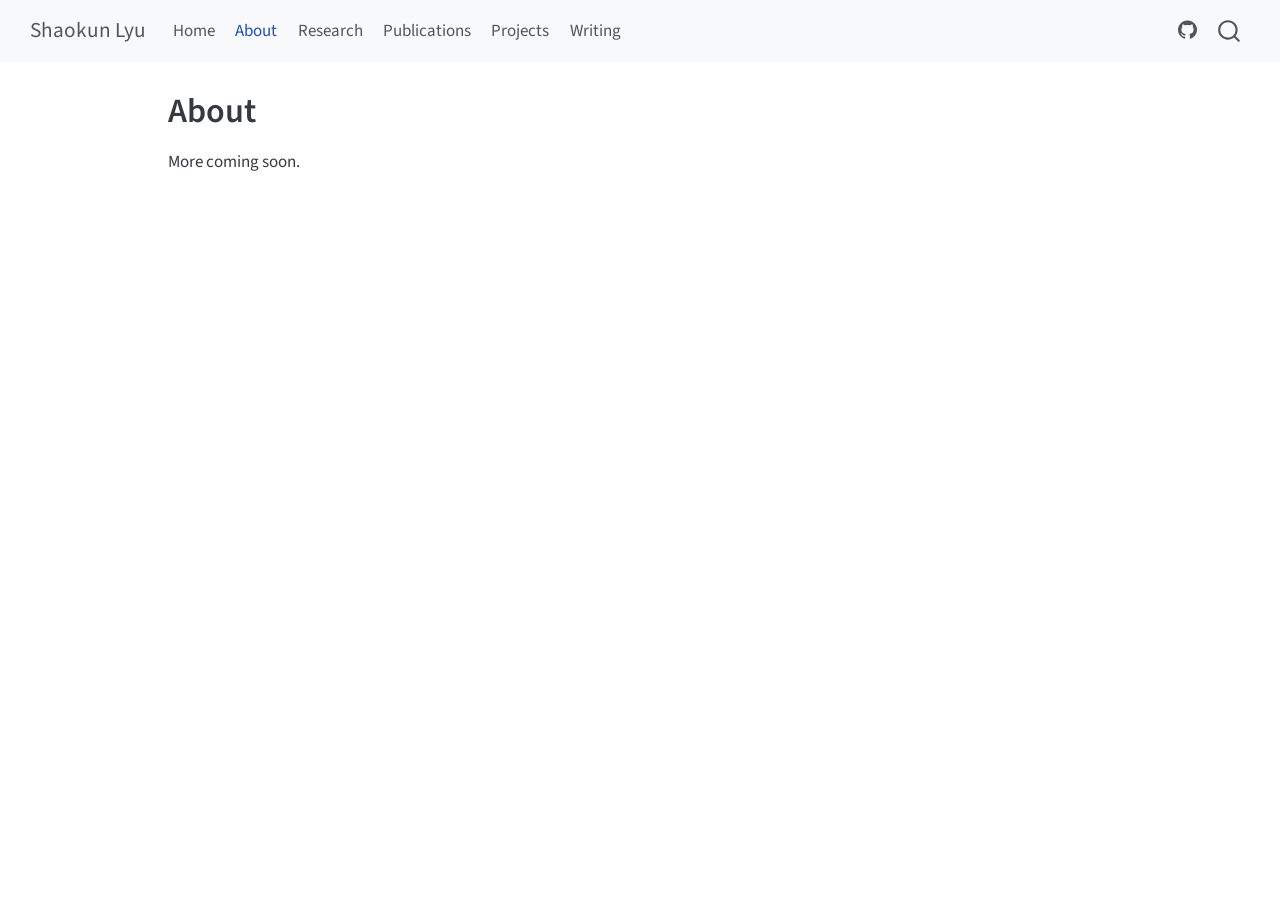
==== docs/about.html @ 02d0eaee "initial personal website initial personal website" ====
<!DOCTYPE html>
<html xmlns="http://www.w3.org/1999/xhtml" lang="en" xml:lang="en"><head>

<meta charset="utf-8">
<meta name="generator" content="quarto-1.10.18">

<meta name="viewport" content="width=device-width, initial-scale=1.0, user-scalable=yes">


<title>About – Shaokun Lyu</title>
<style>
/* Default styles provided by pandoc.
** See https://pandoc.org/MANUAL.html#variables-for-html for config info.
*/
span.smallcaps{font-variant: small-caps;}
div.columns{display: flex; gap: 1.5em;}
div.column{flex: auto;}
@media screen {
div.columns{gap: min(4vw, 1.5em);}
div.column{overflow-x: auto;}
}
div.hanging-indent{margin-left: 1.5em; text-indent: -1.5em;}
ul.task-list{list-style: none;}
ul.task-list li input[type="checkbox"] {
  width: 0.8em;
  margin: 0 0.8em 0.2em -1em; /* quarto-specific, see https://github.com/quarto-dev/quarto-cli/issues/4556 */ 
  vertical-align: middle;
}
</style>


<script src="site_libs/quarto-nav/quarto-nav.js"></script>
<script src="site_libs/quarto-nav/headroom.min.js"></script>
<script src="site_libs/clipboard/clipboard.min.js"></script>
<script src="site_libs/quarto-search/autocomplete.umd.js"></script>
<script src="site_libs/quarto-search/fuse.min.js"></script>
<script src="site_libs/quarto-search/quarto-search.js"></script>
<meta name="quarto:offset" content="./">
<script src="site_libs/quarto-html/quarto.js" type="module"></script>
<script src="site_libs/quarto-html/tabsets/tabsets.js" type="module"></script>
<script src="site_libs/quarto-html/popper.min.js"></script>
<script src="site_libs/quarto-html/tippy.umd.min.js"></script>
<script src="site_libs/quarto-html/anchor.min.js"></script>
<link href="site_libs/quarto-html/tippy.css" rel="stylesheet">
<link href="site_libs/quarto-html/quarto-syntax-highlighting-64a204ab8560d761af7679ceaba22944.css" rel="stylesheet" id="quarto-text-highlighting-styles">
<script src="site_libs/bootstrap/bootstrap.min.js"></script>
<link href="site_libs/bootstrap/bootstrap-icons.css" rel="stylesheet">
<link href="site_libs/bootstrap/bootstrap-172ba59bd5e0b52282274ba0c0cc16fc.min.css" rel="stylesheet" append-hash="true" id="quarto-bootstrap" data-mode="light">
<script id="quarto-search-options" type="application/json">{
  "location": "navbar",
  "copy-button": false,
  "collapse-after": 3,
  "panel-placement": "end",
  "type": "overlay",
  "limit": 50,
  "keyboard-shortcut": [
    "f",
    "/",
    "s"
  ],
  "show-item-context": false,
  "language": {
    "search-no-results-text": "No results",
    "search-matching-documents-text": "matching documents",
    "search-copy-link-title": "Copy link to search",
    "search-hide-matches-text": "Hide additional matches",
    "search-more-match-text": "more match in this document",
    "search-more-matches-text": "more matches in this document",
    "search-clear-button-title": "Clear",
    "search-text-placeholder": "",
    "search-detached-cancel-button-title": "Cancel",
    "search-submit-button-title": "Submit",
    "search-label": "Search"
  }
}</script>


<link rel="stylesheet" href="styles.css">
</head>

<body class="nav-fixed quarto-light">

<div id="quarto-search-results"></div>
  <header id="quarto-header" class="headroom fixed-top">
    <nav class="navbar navbar-expand-lg " data-bs-theme="dark">
      <div class="navbar-container container-fluid">
      <div class="navbar-brand-container mx-auto">
    <a class="navbar-brand" href="./index.html">
    <span class="navbar-title">Shaokun Lyu</span>
    </a>
  </div>
            <div id="quarto-search" class="" title="Search"></div>
          <button class="navbar-toggler" type="button" data-bs-toggle="collapse" data-bs-target="#navbarCollapse" aria-controls="navbarCollapse" role="menu" aria-expanded="false" aria-label="Toggle navigation" onclick="if (window.quartoToggleHeadroom) { window.quartoToggleHeadroom(); }">
  <span class="navbar-toggler-icon"></span>
</button>
          <div class="collapse navbar-collapse" id="navbarCollapse">
            <ul class="navbar-nav navbar-nav-scroll me-auto">
  <li class="nav-item">
    <a class="nav-link" href="./index.html"> 
<span class="menu-text">Home</span></a>
  </li>  
  <li class="nav-item">
    <a class="nav-link active" href="./about.html" aria-current="page"> 
<span class="menu-text">About</span></a>
  </li>  
  <li class="nav-item">
    <a class="nav-link" href="./research.html"> 
<span class="menu-text">Research</span></a>
  </li>  
  <li class="nav-item">
    <a class="nav-link" href="./publications.html"> 
<span class="menu-text">Publications</span></a>
  </li>  
  <li class="nav-item">
    <a class="nav-link" href="./projects.html"> 
<span class="menu-text">Projects</span></a>
  </li>  
  <li class="nav-item">
    <a class="nav-link" href="./writing.html"> 
<span class="menu-text">Writing</span></a>
  </li>  
</ul>
            <ul class="navbar-nav navbar-nav-scroll ms-auto">
  <li class="nav-item compact">
    <a class="nav-link" href="https://github.com/ShaokunLyu"> <i class="bi bi-github" role="img">
</i> 
<span class="menu-text"></span></a>
  </li>  
</ul>
          </div> <!-- /navcollapse -->
            <div class="quarto-navbar-tools">
</div>
      </div> <!-- /container-fluid -->
    </nav>
</header>
<!-- content -->
<div id="quarto-content" class="quarto-container page-columns page-rows-contents page-layout-article page-navbar">
<!-- sidebar -->
<!-- margin-sidebar -->
    <div id="quarto-margin-sidebar" class="sidebar margin-sidebar zindex-bottom">
        
    </div>
<!-- main -->
<main class="content" id="quarto-document-content">

<header id="title-block-header" class="quarto-title-block default">
<div class="quarto-title">
<h1 class="title">About</h1>
</div>



<div class="quarto-title-meta">

    
  
    
  </div>
  


</header>


<p>More coming soon.</p>



</main> <!-- /main -->
<script id="quarto-html-after-body" type="application/javascript">
  window.document.addEventListener("DOMContentLoaded", function (event) {
    const icon = "";
    const anchorJS = new window.AnchorJS();
    anchorJS.options = {
      placement: 'right',
      icon: icon
    };
    anchorJS.add('.anchored');
    const isCodeAnnotation = (el) => {
      for (const clz of el.classList) {
        if (clz.startsWith('code-annotation-')) {                     
          return true;
        }
      }
      return false;
    }
    const onCopySuccess = function(e) {
      // button target
      const button = e.trigger;
      // don't keep focus
      button.blur();
      // flash "checked"
      button.classList.add('code-copy-button-checked');
      var currentTitle = button.getAttribute("title");
      button.setAttribute("title", "Copied!");
      let tooltip;
      if (window.bootstrap) {
        button.setAttribute("data-bs-toggle", "tooltip");
        button.setAttribute("data-bs-placement", "left");
        button.setAttribute("data-bs-title", "Copied!");
        tooltip = new bootstrap.Tooltip(button, 
          { trigger: "manual", 
            customClass: "code-copy-button-tooltip",
            offset: [0, -8]});
        tooltip.show();    
      }
      setTimeout(function() {
        if (tooltip) {
          tooltip.hide();
          button.removeAttribute("data-bs-title");
          button.removeAttribute("data-bs-toggle");
          button.removeAttribute("data-bs-placement");
        }
        button.setAttribute("title", currentTitle);
        button.classList.remove('code-copy-button-checked');
      }, 1000);
      // clear code selection
      e.clearSelection();
    }
    const getTextToCopy = function(trigger) {
      const outerScaffold = trigger.parentElement.cloneNode(true);
      const codeEl = outerScaffold.querySelector('code');
      for (const childEl of codeEl.children) {
        if (isCodeAnnotation(childEl)) {
          childEl.remove();
        }
      }
      return codeEl.innerText;
    }
    const clipboard = new window.ClipboardJS('.code-copy-button:not([data-in-quarto-modal])', {
      text: getTextToCopy
    });
    clipboard.on('success', onCopySuccess);
    if (window.document.getElementById('quarto-embedded-source-code-modal')) {
      const clipboardModal = new window.ClipboardJS('.code-copy-button[data-in-quarto-modal]', {
        text: getTextToCopy,
        container: window.document.getElementById('quarto-embedded-source-code-modal')
      });
      clipboardModal.on('success', onCopySuccess);
    }
      var localhostRegex = new RegExp(/^(?:http|https):\/\/localhost\:?[0-9]*\//);
      var mailtoRegex = new RegExp(/^mailto:/);
        var filterRegex = new RegExp('/' + window.location.host + '/');
      var isInternal = (href) => {
          return filterRegex.test(href) || localhostRegex.test(href) || mailtoRegex.test(href);
      }
      // Inspect non-navigation links and adorn them if external
     var links = window.document.querySelectorAll('a[href]:not(.nav-link):not(.navbar-brand):not(.toc-action):not(.sidebar-link):not(.sidebar-item-toggle):not(.pagination-link):not(.no-external):not([aria-hidden]):not(.dropdown-item):not(.quarto-navigation-tool):not(.about-link)');
      for (var i=0; i<links.length; i++) {
        const link = links[i];
        if (!isInternal(link.href)) {
          // undo the damage that might have been done by quarto-nav.js in the case of
          // links that we want to consider external
          if (link.dataset.originalHref !== undefined) {
            link.href = link.dataset.originalHref;
          }
        }
      }
    function tippyHover(el, contentFn, onTriggerFn, onUntriggerFn) {
      const config = {
        allowHTML: true,
        maxWidth: 500,
        delay: 100,
        arrow: false,
        appendTo: function(el) {
            return el.parentElement;
        },
        interactive: true,
        interactiveBorder: 10,
        theme: 'quarto',
        placement: 'bottom-start',
      };
      if (contentFn) {
        config.content = contentFn;
      }
      if (onTriggerFn) {
        config.onTrigger = onTriggerFn;
      }
      if (onUntriggerFn) {
        config.onUntrigger = onUntriggerFn;
      }
      window.tippy(el, config); 
    }
    const noterefs = window.document.querySelectorAll('a[role="doc-noteref"]');
    for (var i=0; i<noterefs.length; i++) {
      const ref = noterefs[i];
      tippyHover(ref, function() {
        // use id or data attribute instead here
        let href = ref.getAttribute('data-footnote-href') || ref.getAttribute('href');
        try { href = new URL(href).hash; } catch {}
        const id = href.replace(/^#\/?/, "");
        const note = window.document.getElementById(id);
        if (note) {
          return note.innerHTML;
        } else {
          return "";
        }
      });
    }
    const xrefs = window.document.querySelectorAll('a.quarto-xref');
    const processXRef = (id, note) => {
      // Strip column container classes
      const stripColumnClz = (el) => {
        el.classList.remove("page-full", "page-columns");
        if (el.children) {
          for (const child of el.children) {
            stripColumnClz(child);
          }
        }
      }
      stripColumnClz(note)
      if (id === null || id.startsWith('sec-')) {
        // Special case sections, only their first couple elements
        const container = document.createElement("div");
        if (note.children && note.children.length > 2) {
          container.appendChild(note.children[0].cloneNode(true));
          for (let i = 1; i < note.children.length; i++) {
            const child = note.children[i];
            if (child.tagName === "P" && child.innerText === "") {
              continue;
            } else {
              container.appendChild(child.cloneNode(true));
              break;
            }
          }
          if (window.Quarto?.typesetMath) {
            window.Quarto.typesetMath(container);
          }
          return container.innerHTML
        } else {
          if (window.Quarto?.typesetMath) {
            window.Quarto.typesetMath(note);
          }
          return note.innerHTML;
        }
      } else {
        // Remove any anchor links if they are present
        const anchorLink = note.querySelector('a.anchorjs-link');
        if (anchorLink) {
          anchorLink.remove();
        }
        if (window.Quarto?.typesetMath) {
          window.Quarto.typesetMath(note);
        }
        if (note.classList.contains("callout")) {
          return note.outerHTML;
        } else {
          return note.innerHTML;
        }
      }
    }
    for (var i=0; i<xrefs.length; i++) {
      const xref = xrefs[i];
      tippyHover(xref, undefined, function(instance) {
        instance.disable();
        let url = xref.getAttribute('href');
        let hash = undefined; 
        if (url.startsWith('#')) {
          hash = url;
        } else {
          try { hash = new URL(url).hash; } catch {}
        }
        if (hash) {
          const id = hash.replace(/^#\/?/, "");
          const note = window.document.getElementById(id);
          if (note !== null) {
            try {
              const html = processXRef(id, note.cloneNode(true));
              instance.setContent(html);
            } finally {
              instance.enable();
              instance.show();
            }
          } else {
            // See if we can fetch this
            fetch(url.split('#')[0])
            .then(res => res.text())
            .then(html => {
              const parser = new DOMParser();
              const htmlDoc = parser.parseFromString(html, "text/html");
              const note = htmlDoc.getElementById(id);
              if (note !== null) {
                const html = processXRef(id, note);
                instance.setContent(html);
              } 
            }).finally(() => {
              instance.enable();
              instance.show();
            });
          }
        } else {
          // See if we can fetch a full url (with no hash to target)
          // This is a special case and we should probably do some content thinning / targeting
          fetch(url)
          .then(res => res.text())
          .then(html => {
            const parser = new DOMParser();
            const htmlDoc = parser.parseFromString(html, "text/html");
            const note = htmlDoc.querySelector('main.content');
            if (note !== null) {
              // This should only happen for chapter cross references
              // (since there is no id in the URL)
              // remove the first header
              if (note.children.length > 0 && note.children[0].tagName === "HEADER") {
                note.children[0].remove();
              }
              const html = processXRef(null, note);
              instance.setContent(html);
            } 
          }).finally(() => {
            instance.enable();
            instance.show();
          });
        }
      }, function(instance) {
      });
    }
        let selectedAnnoteEl;
        const selectorForAnnotation = ( cell, annotation) => {
          let cellAttr = 'data-code-cell="' + cell + '"';
          let lineAttr = 'data-code-annotation="' +  annotation + '"';
          const selector = 'span[' + cellAttr + '][' + lineAttr + ']';
          return selector;
        }
        const selectCodeLines = (annoteEl) => {
          const doc = window.document;
          const targetCell = annoteEl.getAttribute("data-target-cell");
          const targetAnnotation = annoteEl.getAttribute("data-target-annotation");
          const annoteSpan = window.document.querySelector(selectorForAnnotation(targetCell, targetAnnotation));
          const lines = annoteSpan.getAttribute("data-code-lines").split(",");
          const lineIds = lines.map((line) => {
            return targetCell + "-" + line;
          })
          let top = null;
          let height = null;
          let parent = null;
          if (lineIds.length > 0) {
              //compute the position of the single el (top and bottom and make a div)
              const el = window.document.getElementById(lineIds[0]);
              top = el.offsetTop;
              height = el.offsetHeight;
              parent = el.parentElement.parentElement;
            if (lineIds.length > 1) {
              const lastEl = window.document.getElementById(lineIds[lineIds.length - 1]);
              const bottom = lastEl.offsetTop + lastEl.offsetHeight;
              height = bottom - top;
            }
            if (top !== null && height !== null && parent !== null) {
              // cook up a div (if necessary) and position it 
              let div = window.document.getElementById("code-annotation-line-highlight");
              if (div === null) {
                div = window.document.createElement("div");
                div.setAttribute("id", "code-annotation-line-highlight");
                div.style.position = 'absolute';
                parent.appendChild(div);
              }
              div.style.top = top - 2 + "px";
              div.style.height = height + 4 + "px";
              div.style.left = 0;
              let gutterDiv = window.document.getElementById("code-annotation-line-highlight-gutter");
              if (gutterDiv === null) {
                gutterDiv = window.document.createElement("div");
                gutterDiv.setAttribute("id", "code-annotation-line-highlight-gutter");
                gutterDiv.style.position = 'absolute';
                const codeCell = window.document.getElementById(targetCell);
                const gutter = codeCell.querySelector('.code-annotation-gutter');
                gutter.appendChild(gutterDiv);
              }
              gutterDiv.style.top = top - 2 + "px";
              gutterDiv.style.height = height + 4 + "px";
            }
            selectedAnnoteEl = annoteEl;
          }
        };
        const unselectCodeLines = () => {
          const elementsIds = ["code-annotation-line-highlight", "code-annotation-line-highlight-gutter"];
          elementsIds.forEach((elId) => {
            const div = window.document.getElementById(elId);
            if (div) {
              div.remove();
            }
          });
          selectedAnnoteEl = undefined;
        };
          // Handle positioning of the toggle
      window.addEventListener(
        "resize",
        throttle(() => {
          elRect = undefined;
          if (selectedAnnoteEl) {
            selectCodeLines(selectedAnnoteEl);
          }
        }, 10)
      );
      function throttle(fn, ms) {
      let throttle = false;
      let timer;
        return (...args) => {
          if(!throttle) { // first call gets through
              fn.apply(this, args);
              throttle = true;
          } else { // all the others get throttled
              if(timer) clearTimeout(timer); // cancel #2
              timer = setTimeout(() => {
                fn.apply(this, args);
                timer = throttle = false;
              }, ms);
          }
        };
      }
        // Attach click handler to the DT
        const annoteDls = window.document.querySelectorAll('dt[data-target-cell]');
        for (const annoteDlNode of annoteDls) {
          annoteDlNode.addEventListener('click', (event) => {
            const clickedEl = event.target;
            if (clickedEl !== selectedAnnoteEl) {
              unselectCodeLines();
              const activeEl = window.document.querySelector('dt[data-target-cell].code-annotation-active');
              if (activeEl) {
                activeEl.classList.remove('code-annotation-active');
              }
              selectCodeLines(clickedEl);
              clickedEl.classList.add('code-annotation-active');
            } else {
              // Unselect the line
              unselectCodeLines();
              clickedEl.classList.remove('code-annotation-active');
            }
          });
        }
    const findCites = (el) => {
      const parentEl = el.parentElement;
      if (parentEl) {
        const cites = parentEl.dataset.cites;
        if (cites) {
          return {
            el,
            cites: cites.split(' ')
          };
        } else {
          return findCites(el.parentElement)
        }
      } else {
        return undefined;
      }
    };
    var bibliorefs = window.document.querySelectorAll('a[role="doc-biblioref"]');
    for (var i=0; i<bibliorefs.length; i++) {
      const ref = bibliorefs[i];
      const citeInfo = findCites(ref);
      if (citeInfo) {
        tippyHover(citeInfo.el, function() {
          var popup = window.document.createElement('div');
          citeInfo.cites.forEach(function(cite) {
            var citeDiv = window.document.createElement('div');
            citeDiv.classList.add('hanging-indent');
            citeDiv.classList.add('csl-entry');
            var biblioDiv = window.document.getElementById('ref-' + cite);
            if (biblioDiv) {
              citeDiv.innerHTML = biblioDiv.innerHTML;
            }
            popup.appendChild(citeDiv);
          });
          return popup.innerHTML;
        });
      }
    }
  });
  </script>
</div> <!-- /content -->




</body></html>
---- docs/site_libs/quarto-html/tippy.css ----
.tippy-box[data-animation=fade][data-state=hidden]{opacity:0}[data-tippy-root]{max-width:calc(100vw - 10px)}.tippy-box{position:relative;background-color:#333;color:#fff;border-radius:4px;font-size:14px;line-height:1.4;white-space:normal;outline:0;transition-property:transform,visibility,opacity}.tippy-box[data-placement^=top]>.tippy-arrow{bottom:0}.tippy-box[data-placement^=top]>.tippy-arrow:before{bottom:-7px;left:0;border-width:8px 8px 0;border-top-color:initial;transform-origin:center top}.tippy-box[data-placement^=bottom]>.tippy-arrow{top:0}.tippy-box[data-placement^=bottom]>.tippy-arrow:before{top:-7px;left:0;border-width:0 8px 8px;border-bottom-color:initial;transform-origin:center bottom}.tippy-box[data-placement^=left]>.tippy-arrow{right:0}.tippy-box[data-placement^=left]>.tippy-arrow:before{border-width:8px 0 8px 8px;border-left-color:initial;right:-7px;transform-origin:center left}.tippy-box[data-placement^=right]>.tippy-arrow{left:0}.tippy-box[data-placement^=right]>.tippy-arrow:before{left:-7px;border-width:8px 8px 8px 0;border-right-color:initial;transform-origin:center right}.tippy-box[data-inertia][data-state=visible]{transition-timing-function:cubic-bezier(.54,1.5,.38,1.11)}.tippy-arrow{width:16px;height:16px;color:#333}.tippy-arrow:before{content:"";position:absolute;border-color:transparent;border-style:solid}.tippy-content{position:relative;padding:5px 9px;z-index:1}
---- docs/site_libs/quarto-html/quarto-syntax-highlighting-64a204ab8560d761af7679ceaba22944.css ----
/* quarto syntax highlight colors */
:root {
  --quarto-hl-ot-color: #003B4F;
  --quarto-hl-at-color: #657422;
  --quarto-hl-ss-color: #20794D;
  --quarto-hl-an-color: #5E5E5E;
  --quarto-hl-fu-color: #4758AB;
  --quarto-hl-st-color: #20794D;
  --quarto-hl-cf-color: #003B4F;
  --quarto-hl-op-color: #5E5E5E;
  --quarto-hl-er-color: #AD0000;
  --quarto-hl-bn-color: #AD0000;
  --quarto-hl-al-color: #AD0000;
  --quarto-hl-va-color: #111111;
  --quarto-hl-bu-color: inherit;
  --quarto-hl-ex-color: inherit;
  --quarto-hl-pp-color: #AD0000;
  --quarto-hl-in-color: #5E5E5E;
  --quarto-hl-vs-color: #20794D;
  --quarto-hl-wa-color: #5E5E5E;
  --quarto-hl-do-color: #5E5E5E;
  --quarto-hl-im-color: #00769E;
  --quarto-hl-ch-color: #20794D;
  --quarto-hl-dt-color: #AD0000;
  --quarto-hl-fl-color: #AD0000;
  --quarto-hl-co-color: #5E5E5E;
  --quarto-hl-cv-color: #5E5E5E;
  --quarto-hl-cn-color: #8f5902;
  --quarto-hl-sc-color: #5E5E5E;
  --quarto-hl-dv-color: #AD0000;
  --quarto-hl-kw-color: #003B4F;
}

/* other quarto variables */
:root {
  --quarto-font-monospace: SFMono-Regular, Menlo, Monaco, Consolas, "Liberation Mono", "Courier New", monospace;
}

/* syntax highlight based on Pandoc's rules */
pre > code.sourceCode > span {
  color: #003B4F;
}

code.sourceCode > span {
  color: #003B4F;
}

div.sourceCode,
div.sourceCode pre.sourceCode {
  color: #003B4F;
}

/* Normal */
code span {
  color: #003B4F;
}

/* Alert */
code span.al {
  color: #AD0000;
  font-style: inherit;
}

/* Annotation */
code span.an {
  color: #5E5E5E;
  font-style: inherit;
}

/* Attribute */
code span.at {
  color: #657422;
  font-style: inherit;
}

/* BaseN */
code span.bn {
  color: #AD0000;
  font-style: inherit;
}

/* BuiltIn */
code span.bu {
  font-style: inherit;
}

/* ControlFlow */
code span.cf {
  color: #003B4F;
  font-weight: bold;
  font-style: inherit;
}

/* Char */
code span.ch {
  color: #20794D;
  font-style: inherit;
}

/* Constant */
code span.cn {
  color: #8f5902;
  font-style: inherit;
}

/* Comment */
code span.co {
  color: #5E5E5E;
  font-style: inherit;
}

/* CommentVar */
code span.cv {
  color: #5E5E5E;
  font-style: italic;
}

/* Documentation */
code span.do {
  color: #5E5E5E;
  font-style: italic;
}

/* DataType */
code span.dt {
  color: #AD0000;
  font-style: inherit;
}

/* DecVal */
code span.dv {
  color: #AD0000;
  font-style: inherit;
}

/* Error */
code span.er {
  color: #AD0000;
  font-style: inherit;
}

/* Extension */
code span.ex {
  font-style: inherit;
}

/* Float */
code span.fl {
  color: #AD0000;
  font-style: inherit;
}

/* Function */
code span.fu {
  color: #4758AB;
  font-style: inherit;
}

/* Import */
code span.im {
  color: #00769E;
  font-style: inherit;
}

/* Information */
code span.in {
  color: #5E5E5E;
  font-style: inherit;
}

/* Keyword */
code span.kw {
  color: #003B4F;
  font-weight: bold;
  font-style: inherit;
}

/* Operator */
code span.op {
  color: #5E5E5E;
  font-style: inherit;
}

/* Other */
code span.ot {
  color: #003B4F;
  font-style: inherit;
}

/* Preprocessor */
code span.pp {
  color: #AD0000;
  font-style: inherit;
}

/* SpecialChar */
code span.sc {
  color: #5E5E5E;
  font-style: inherit;
}

/* SpecialString */
code span.ss {
  color: #20794D;
  font-style: inherit;
}

/* String */
code span.st {
  color: #20794D;
  font-style: inherit;
}

/* Variable */
code span.va {
  color: #111111;
  font-style: inherit;
}

/* VerbatimString */
code span.vs {
  color: #20794D;
  font-style: inherit;
}

/* Warning */
code span.wa {
  color: #5E5E5E;
  font-style: italic;
}

.prevent-inlining {
  content: "</";
}

/*# sourceMappingURL=9d8d5bb603a83b8298b89080a598c93b.css.map */
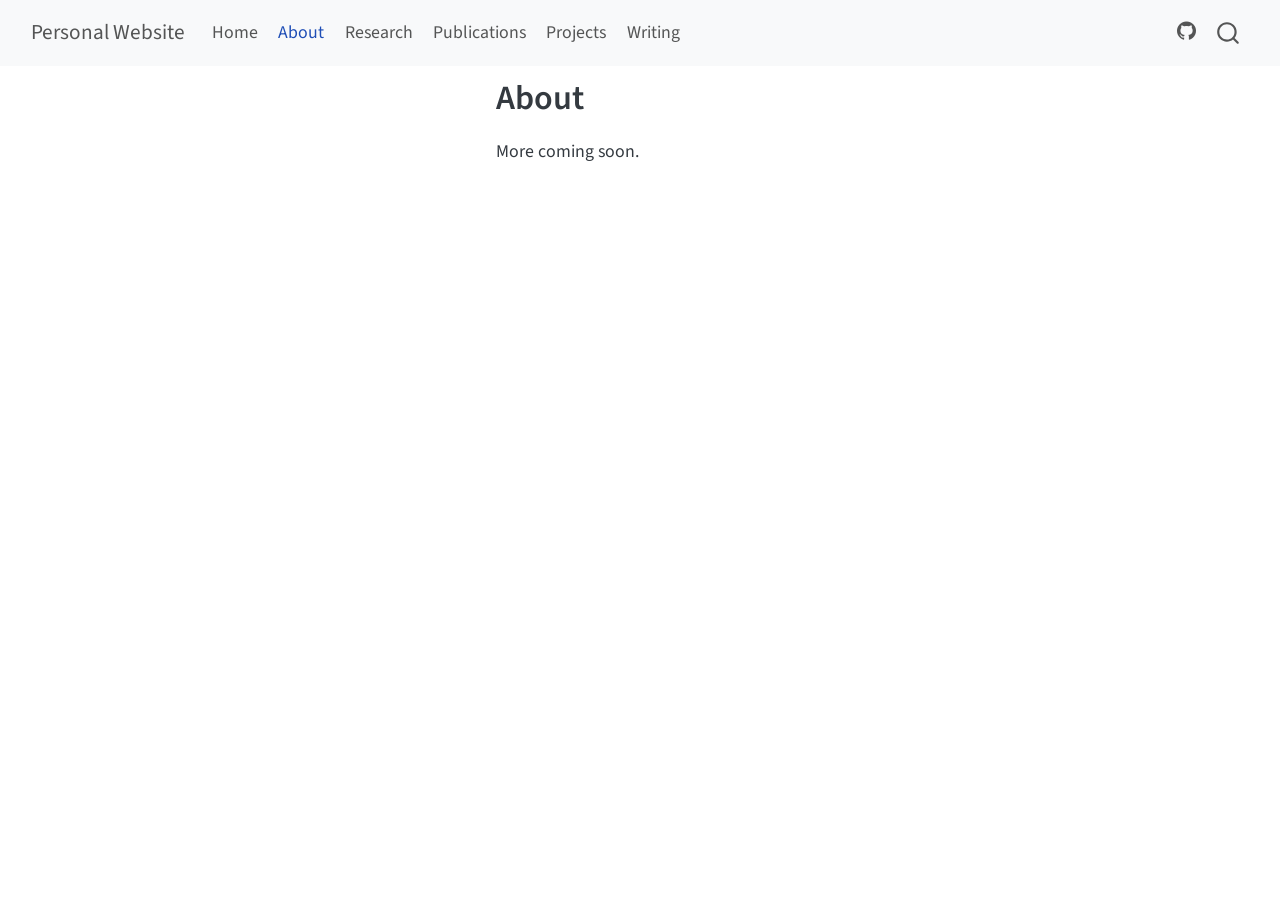
==== commit a7b29ed8: "Add research experience and publications" ====
--- a/docs/about.html
+++ b/docs/about.html
@@ -7,7 +7,7 @@
 <meta name="viewport" content="width=device-width, initial-scale=1.0, user-scalable=yes">
 
 
-<title>About – Shaokun Lyu</title>
+<title>About – Personal Website</title>
 <style>
 /* Default styles provided by pandoc.
 ** See https://pandoc.org/MANUAL.html#variables-for-html for config info.
@@ -86,7 +86,7 @@
       <div class="navbar-container container-fluid">
       <div class="navbar-brand-container mx-auto">
     <a class="navbar-brand" href="./index.html">
-    <span class="navbar-title">Shaokun Lyu</span>
+    <span class="navbar-title">Personal Website</span>
     </a>
   </div>
             <div id="quarto-search" class="" title="Search"></div>
--- a/docs/styles.css
+++ b/docs/styles.css
@@ -0,0 +1,122 @@
+/* ---------- Global ---------- */
+
+body {
+  font-size: 1.05rem;
+  line-height: 1.7;
+}
+
+main {
+  max-width: 1200px;
+  margin: 0 auto;
+}
+
+
+/* ---------- Hero ---------- */
+
+.hero {
+  display: flex;
+  align-items: center;
+  justify-content: space-between;
+  gap: 5rem;
+
+  max-width: 1150px;
+  margin: 0 auto;
+
+  padding: 6rem 2rem 5rem 2rem;
+}
+
+.hero-text {
+  flex: 1;
+  max-width: 720px;
+}
+
+.hero-text h1 {
+  font-size: 3.4rem;
+  line-height: 1.1;
+  font-weight: 700;
+
+  margin-top: 0;
+  margin-bottom: 1.4rem;
+}
+
+.hero-text p {
+  font-size: 1.1rem;
+  margin-bottom: 1.2rem;
+}
+
+.hero-text strong {
+  font-size: 1.2rem;
+}
+
+
+/* ---------- Profile image ---------- */
+
+.hero-image {
+  flex: 0 0 280px;
+  display: flex;
+  justify-content: center;
+  align-items: center;
+}
+
+.hero-image img {
+  width: 280px;
+  height: 280px;
+  object-fit: cover;
+  object-position: 95% center;
+  border-radius: 50%;
+}
+
+
+/* ---------- Buttons ---------- */
+
+.hero .btn {
+  margin-right: 0.5rem;
+  margin-top: 0.5rem;
+}
+
+
+/* ---------- Sections ---------- */
+
+h2 {
+  margin-top: 3.5rem;
+  margin-bottom: 1.5rem;
+}
+
+
+h3 {
+  margin-top: 3.5rem;
+  margin-bottom: 1rem;
+}
+
+h4 {
+  margin-top: 2rem;
+  margin-bottom: 0.8rem;
+}
+
+
+/* ---------- Mobile ---------- */
+
+@media (max-width: 768px) {
+
+  .hero {
+    flex-direction: column-reverse;
+    align-items: flex-start;
+    gap: 2rem;
+
+    padding-top: 3rem;
+  }
+
+  .hero-text h1 {
+    font-size: 2.6rem;
+  }
+
+  .hero-image {
+    flex: none;
+  }
+
+  .hero-image img {
+    width: 200px;
+    height: 200px;
+  }
+
+}
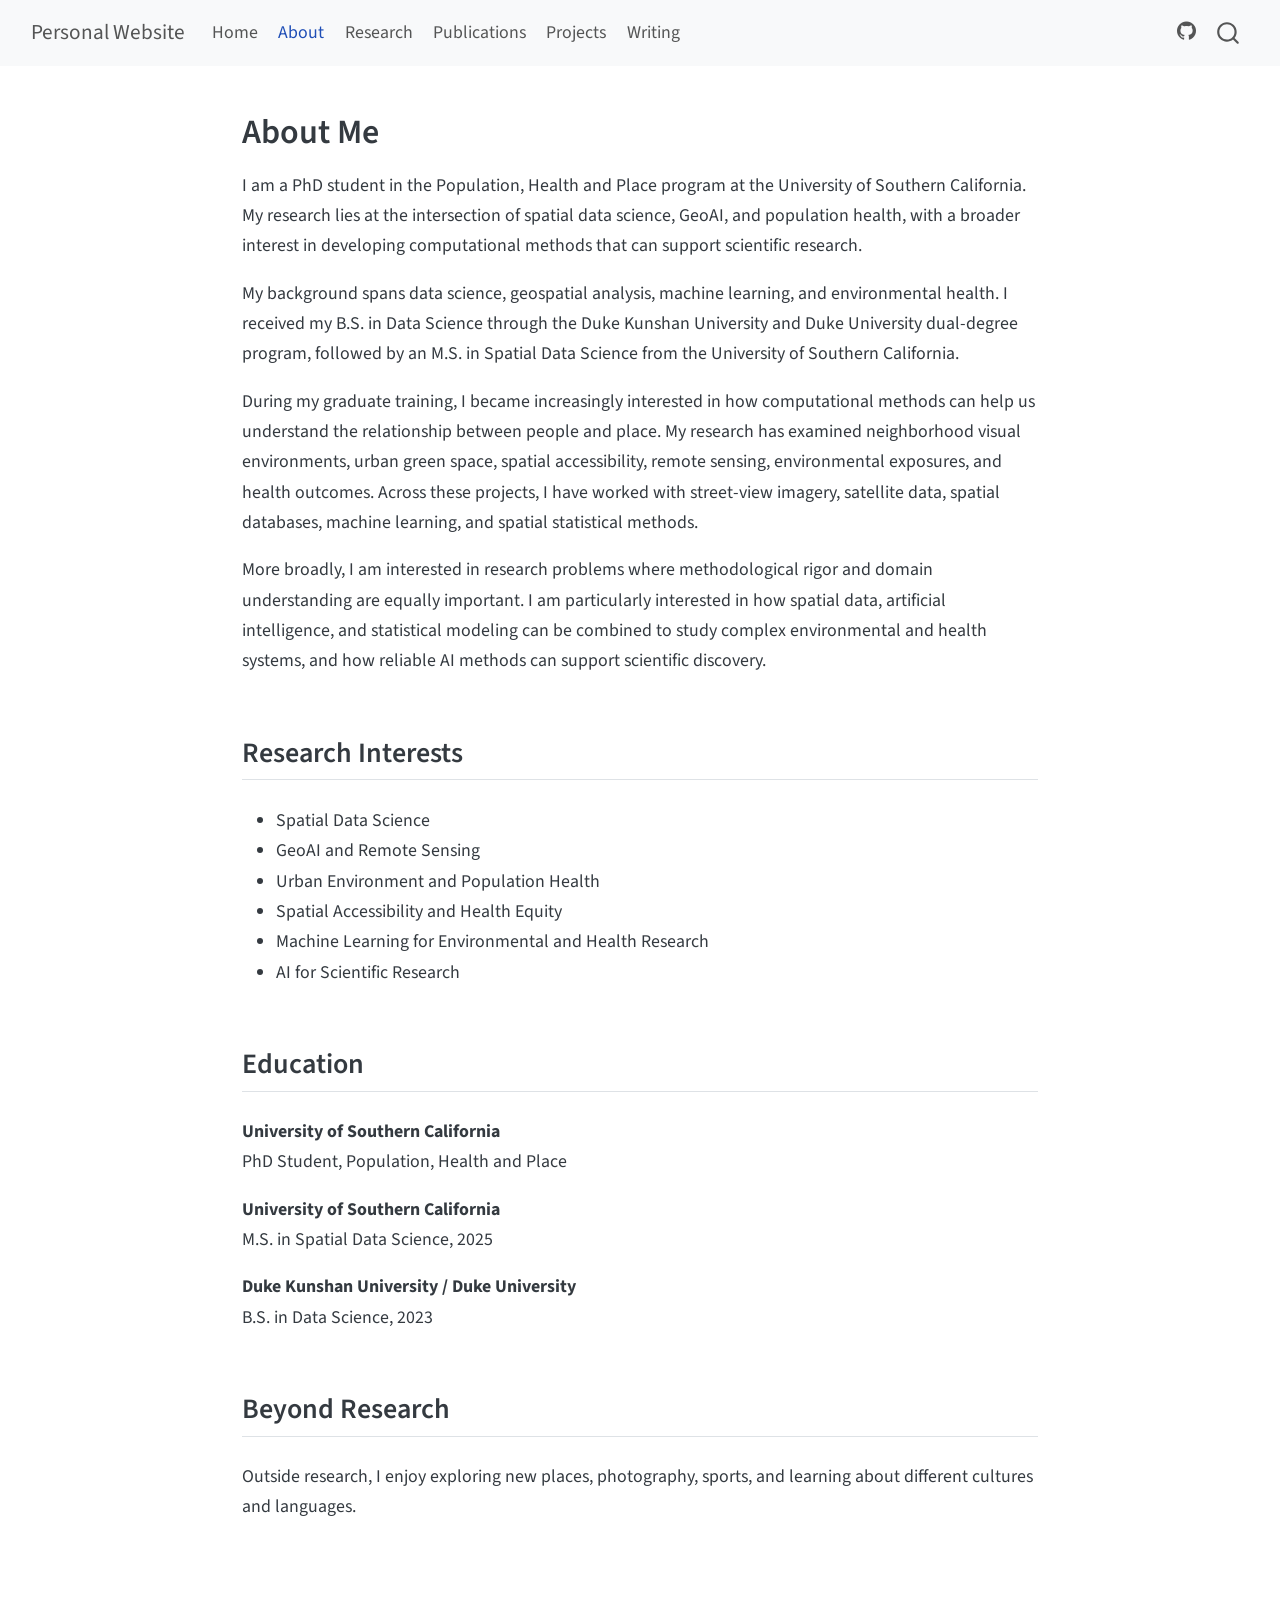
==== commit 894ef748: "Add selfintro to about" ====
--- a/docs/about.html
+++ b/docs/about.html
@@ -7,7 +7,7 @@
 <meta name="viewport" content="width=device-width, initial-scale=1.0, user-scalable=yes">
 
 
-<title>About – Personal Website</title>
+<title>about – Personal Website</title>
 <style>
 /* Default styles provided by pandoc.
 ** See https://pandoc.org/MANUAL.html#variables-for-html for config info.
@@ -78,7 +78,7 @@
 <link rel="stylesheet" href="styles.css">
 </head>
 
-<body class="nav-fixed quarto-light">
+<body class="nav-fixed fullcontent quarto-light">
 
 <div id="quarto-search-results"></div>
   <header id="quarto-header" class="headroom fixed-top">
@@ -137,34 +137,46 @@
 <div id="quarto-content" class="quarto-container page-columns page-rows-contents page-layout-article page-navbar">
 <!-- sidebar -->
 <!-- margin-sidebar -->
-    <div id="quarto-margin-sidebar" class="sidebar margin-sidebar zindex-bottom">
-        
-    </div>
+    
 <!-- main -->
-<main class="content" id="quarto-document-content">
-
-<header id="title-block-header" class="quarto-title-block default">
-<div class="quarto-title">
-<h1 class="title">About</h1>
-</div>
-
-
-
-<div class="quarto-title-meta">
-
-    
-  
-    
-  </div>
-  
-
-
-</header>
-
-
-<p>More coming soon.</p>
-
-
+<main class="content" id="quarto-document-content"><header id="title-block-header" class="quarto-title-block"></header>
+
+
+
+
+<section id="about-me" class="level1">
+<h1>About Me</h1>
+<p>I am a PhD student in the Population, Health and Place program at the University of Southern California. My research lies at the intersection of spatial data science, GeoAI, and population health, with a broader interest in developing computational methods that can support scientific research.</p>
+<p>My background spans data science, geospatial analysis, machine learning, and environmental health. I received my B.S. in Data Science through the Duke Kunshan University and Duke University dual-degree program, followed by an M.S. in Spatial Data Science from the University of Southern California.</p>
+<p>During my graduate training, I became increasingly interested in how computational methods can help us understand the relationship between people and place. My research has examined neighborhood visual environments, urban green space, spatial accessibility, remote sensing, environmental exposures, and health outcomes. Across these projects, I have worked with street-view imagery, satellite data, spatial databases, machine learning, and spatial statistical methods.</p>
+<p>More broadly, I am interested in research problems where methodological rigor and domain understanding are equally important. I am particularly interested in how spatial data, artificial intelligence, and statistical modeling can be combined to study complex environmental and health systems, and how reliable AI methods can support scientific discovery.</p>
+<section id="research-interests" class="level2">
+<h2 class="anchored" data-anchor-id="research-interests">Research Interests</h2>
+<ul>
+<li>Spatial Data Science</li>
+<li>GeoAI and Remote Sensing</li>
+<li>Urban Environment and Population Health</li>
+<li>Spatial Accessibility and Health Equity</li>
+<li>Machine Learning for Environmental and Health Research</li>
+<li>AI for Scientific Research</li>
+</ul>
+</section>
+<section id="education" class="level2">
+<h2 class="anchored" data-anchor-id="education">Education</h2>
+<p><strong>University of Southern California</strong><br>
+PhD Student, Population, Health and Place</p>
+<p><strong>University of Southern California</strong><br>
+M.S. in Spatial Data Science, 2025</p>
+<p><strong>Duke Kunshan University / Duke University</strong><br>
+B.S. in Data Science, 2023</p>
+</section>
+<section id="beyond-research" class="level2">
+<h2 class="anchored" data-anchor-id="beyond-research">Beyond Research</h2>
+<p>Outside research, I enjoy exploring new places, photography, sports, and learning about different cultures and languages.</p>
+
+
+</section>
+</section>
 
 </main> <!-- /main -->
 <script id="quarto-html-after-body" type="application/javascript">
